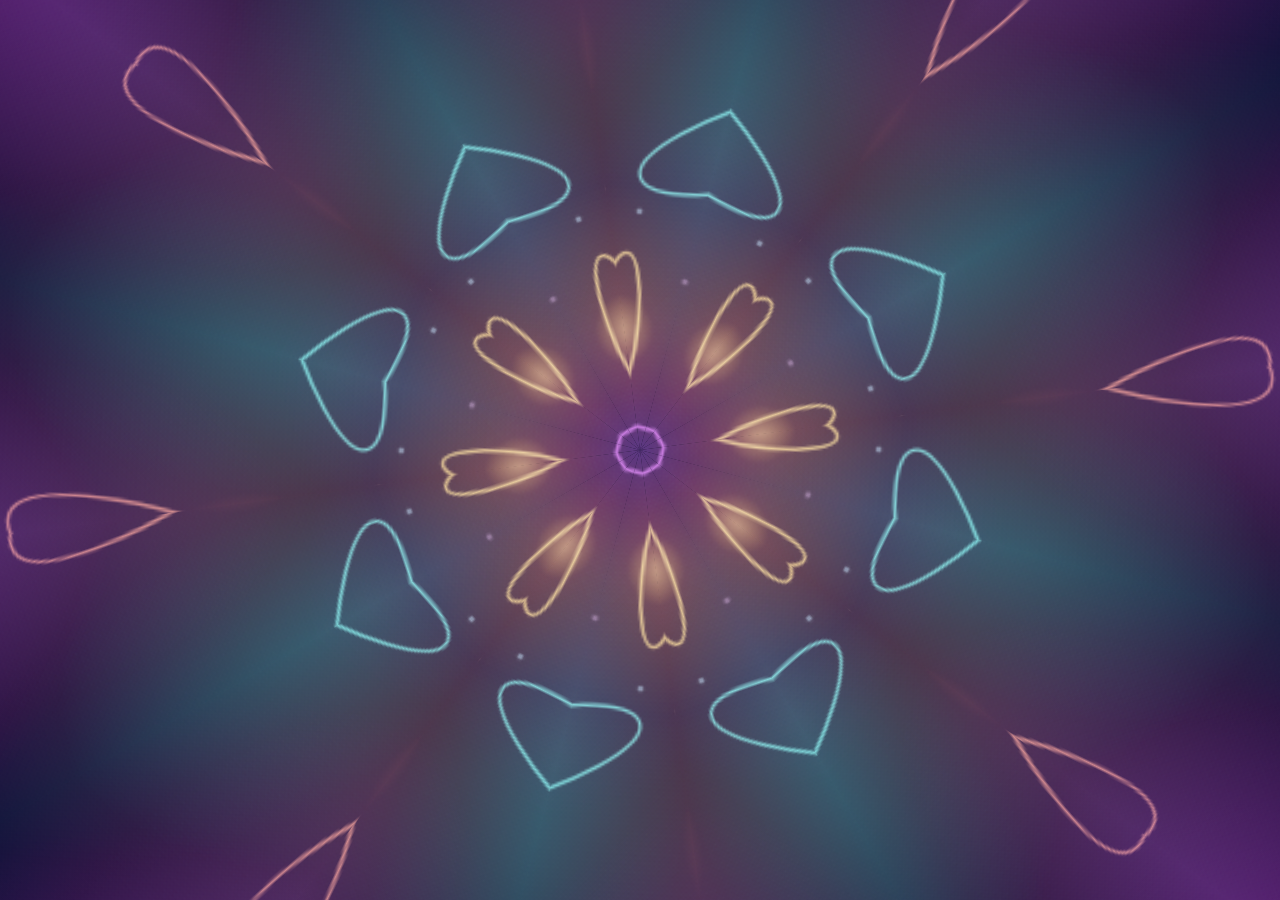
==== index.html @ 303c5eae "Build interactive kaleidoscope website" ====
<!doctype html>
<html lang="hu">
  <head>
    <meta charset="utf-8" />
    <meta name="viewport" content="width=device-width, initial-scale=1, viewport-fit=cover" />
    <meta name="theme-color" content="#09051a" />
    <meta name="description" content="Interaktív kaleidoszkóp, amelyet kézmozdulattal, egérrel vagy érintéssel irányíthatsz." />
    <title>Interaktív kaleidoszkóp</title>
    <link rel="stylesheet" href="style.css" />
    <script defer src="script.js"></script>
  </head>
  <body>
    <canvas id="kaleidoscope" aria-label="Interaktív kaleidoszkóp: mozgasd a kezed a kamera előtt, vagy használd az egeret vagy az érintőképernyőt."></canvas>
    <video id="camera" autoplay muted playsinline aria-hidden="true"></video>
  </body>
</html>
---- style.css ----
:root {
  color-scheme: dark;
  background: #09051a;
}

* { box-sizing: border-box; }

html, body {
  width: 100%;
  height: 100%;
  margin: 0;
  overflow: hidden;
}

body {
  overscroll-behavior: none;
  touch-action: none;
}

#kaleidoscope {
  display: block;
  width: 100vw;
  height: 100dvh;
  touch-action: none;
}

#camera { display: none; }
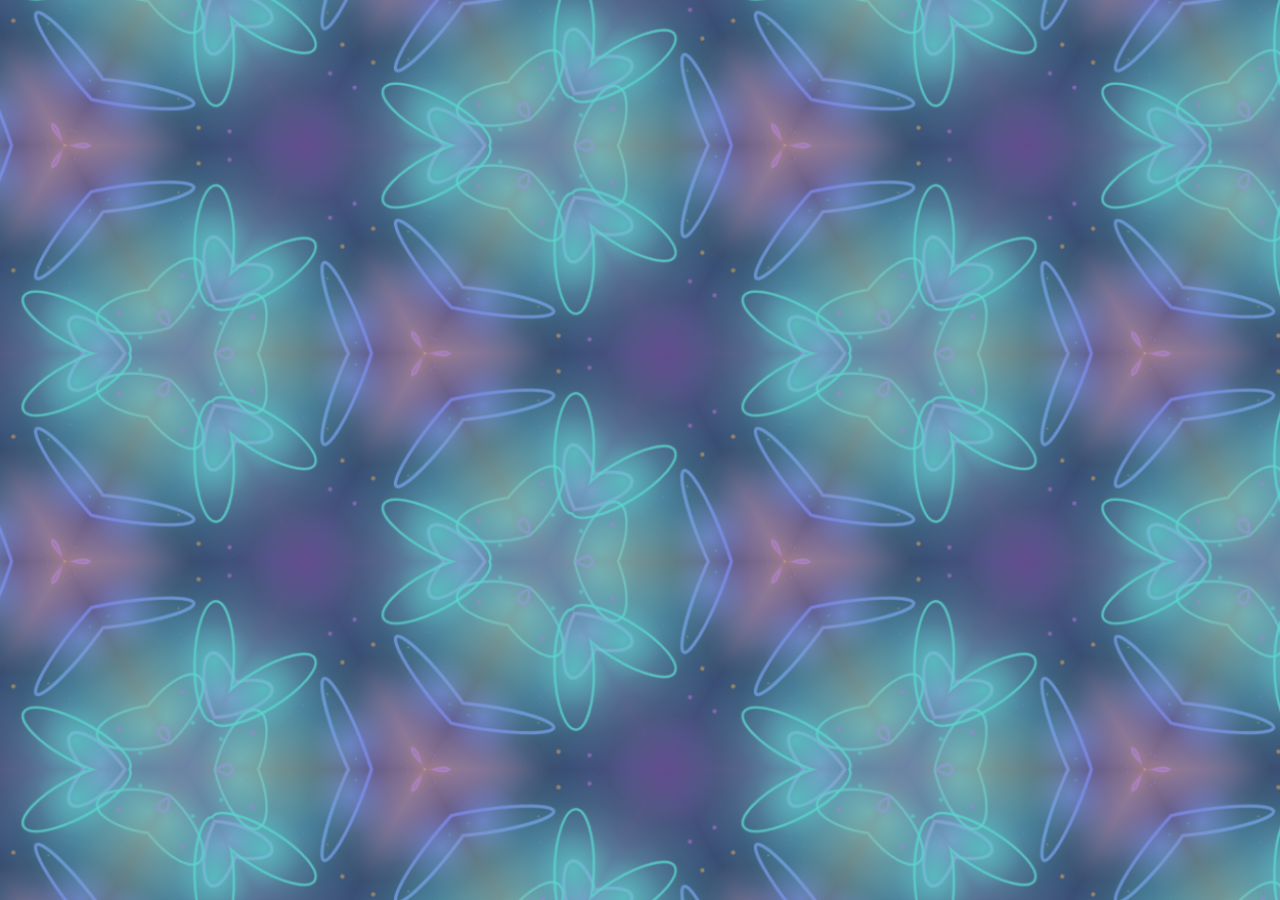
==== commit 68401abc: "Refresh kaleidoscope script on published site" ====
--- a/index.html
+++ b/index.html
@@ -7,7 +7,7 @@
     <meta name="description" content="Interaktív kaleidoszkóp, amelyet kézmozdulattal, egérrel vagy érintéssel irányíthatsz." />
     <title>Interaktív kaleidoszkóp</title>
     <link rel="stylesheet" href="style.css" />
-    <script defer src="script.js"></script>
+    <script defer src="script.js?v=2"></script>
   </head>
   <body>
     <canvas id="kaleidoscope" aria-label="Interaktív kaleidoszkóp: mozgasd a kezed a kamera előtt, vagy használd az egeret vagy az érintőképernyőt."></canvas>
